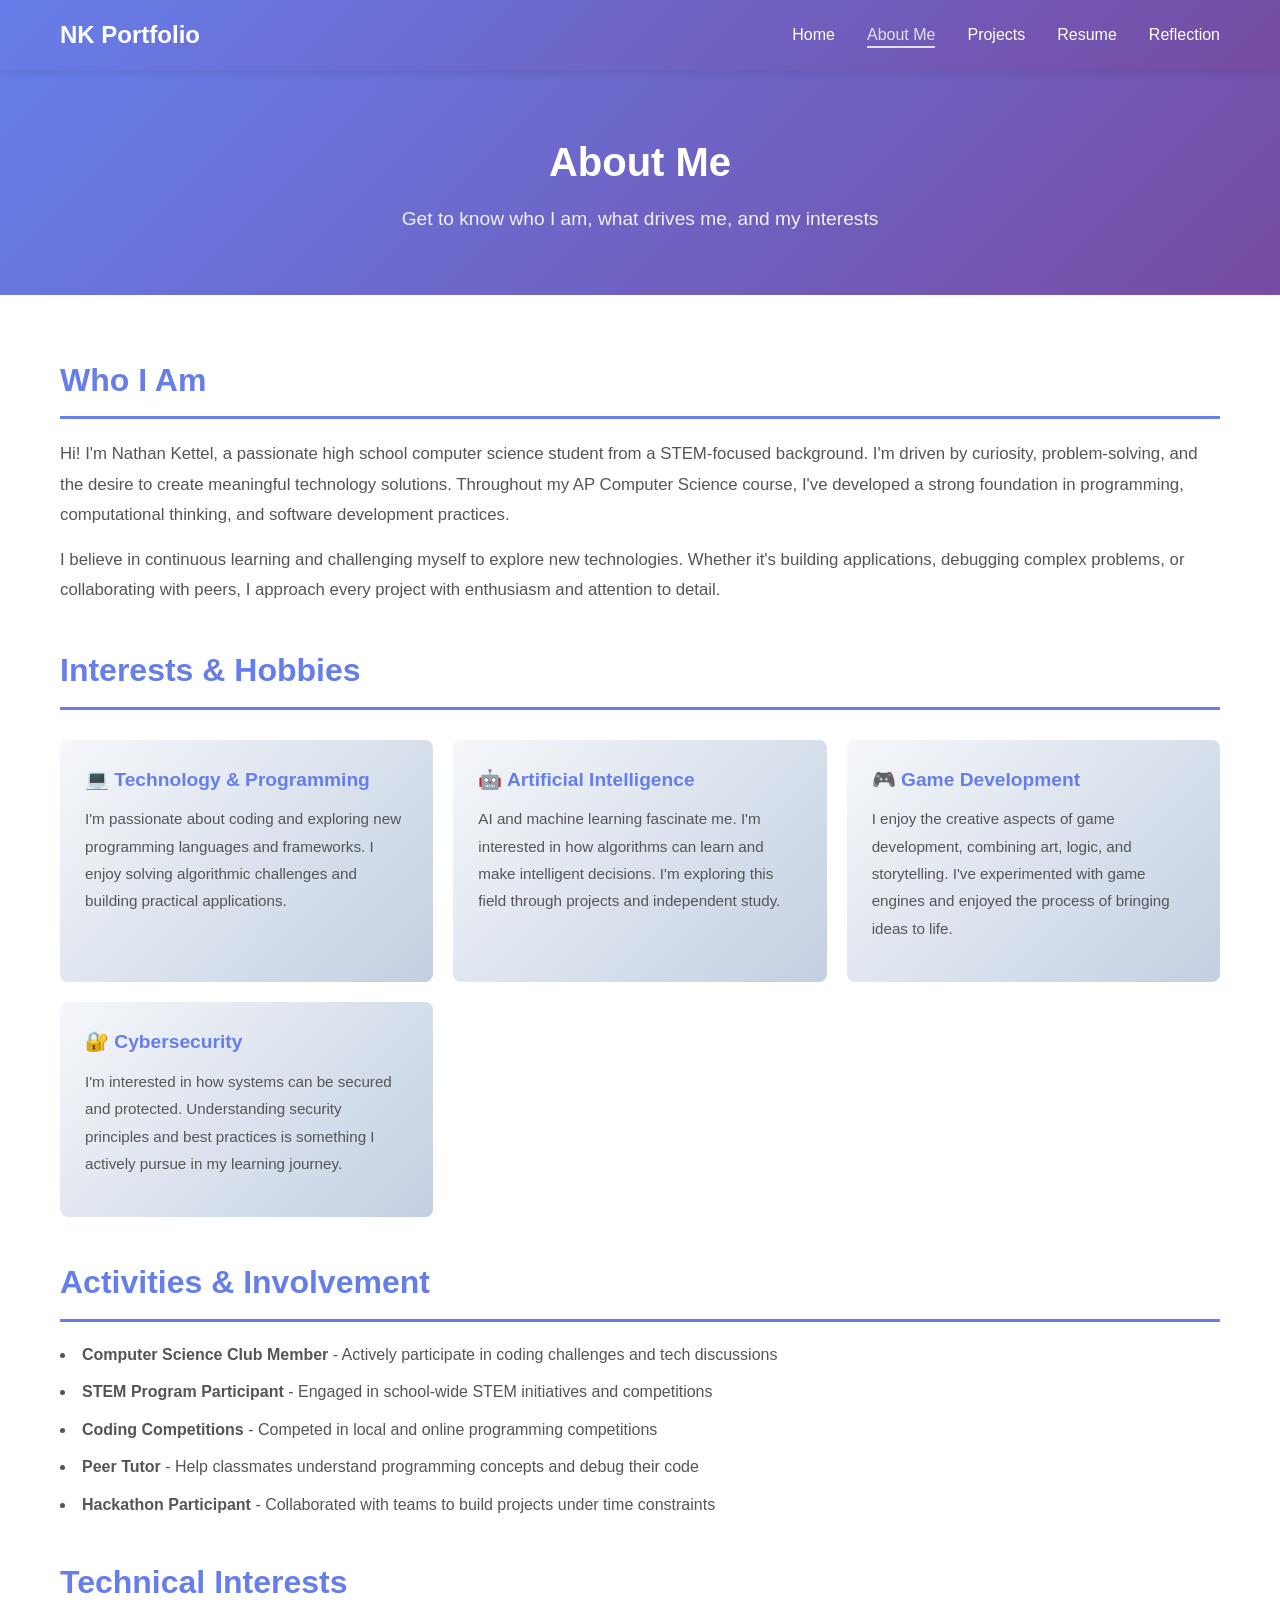
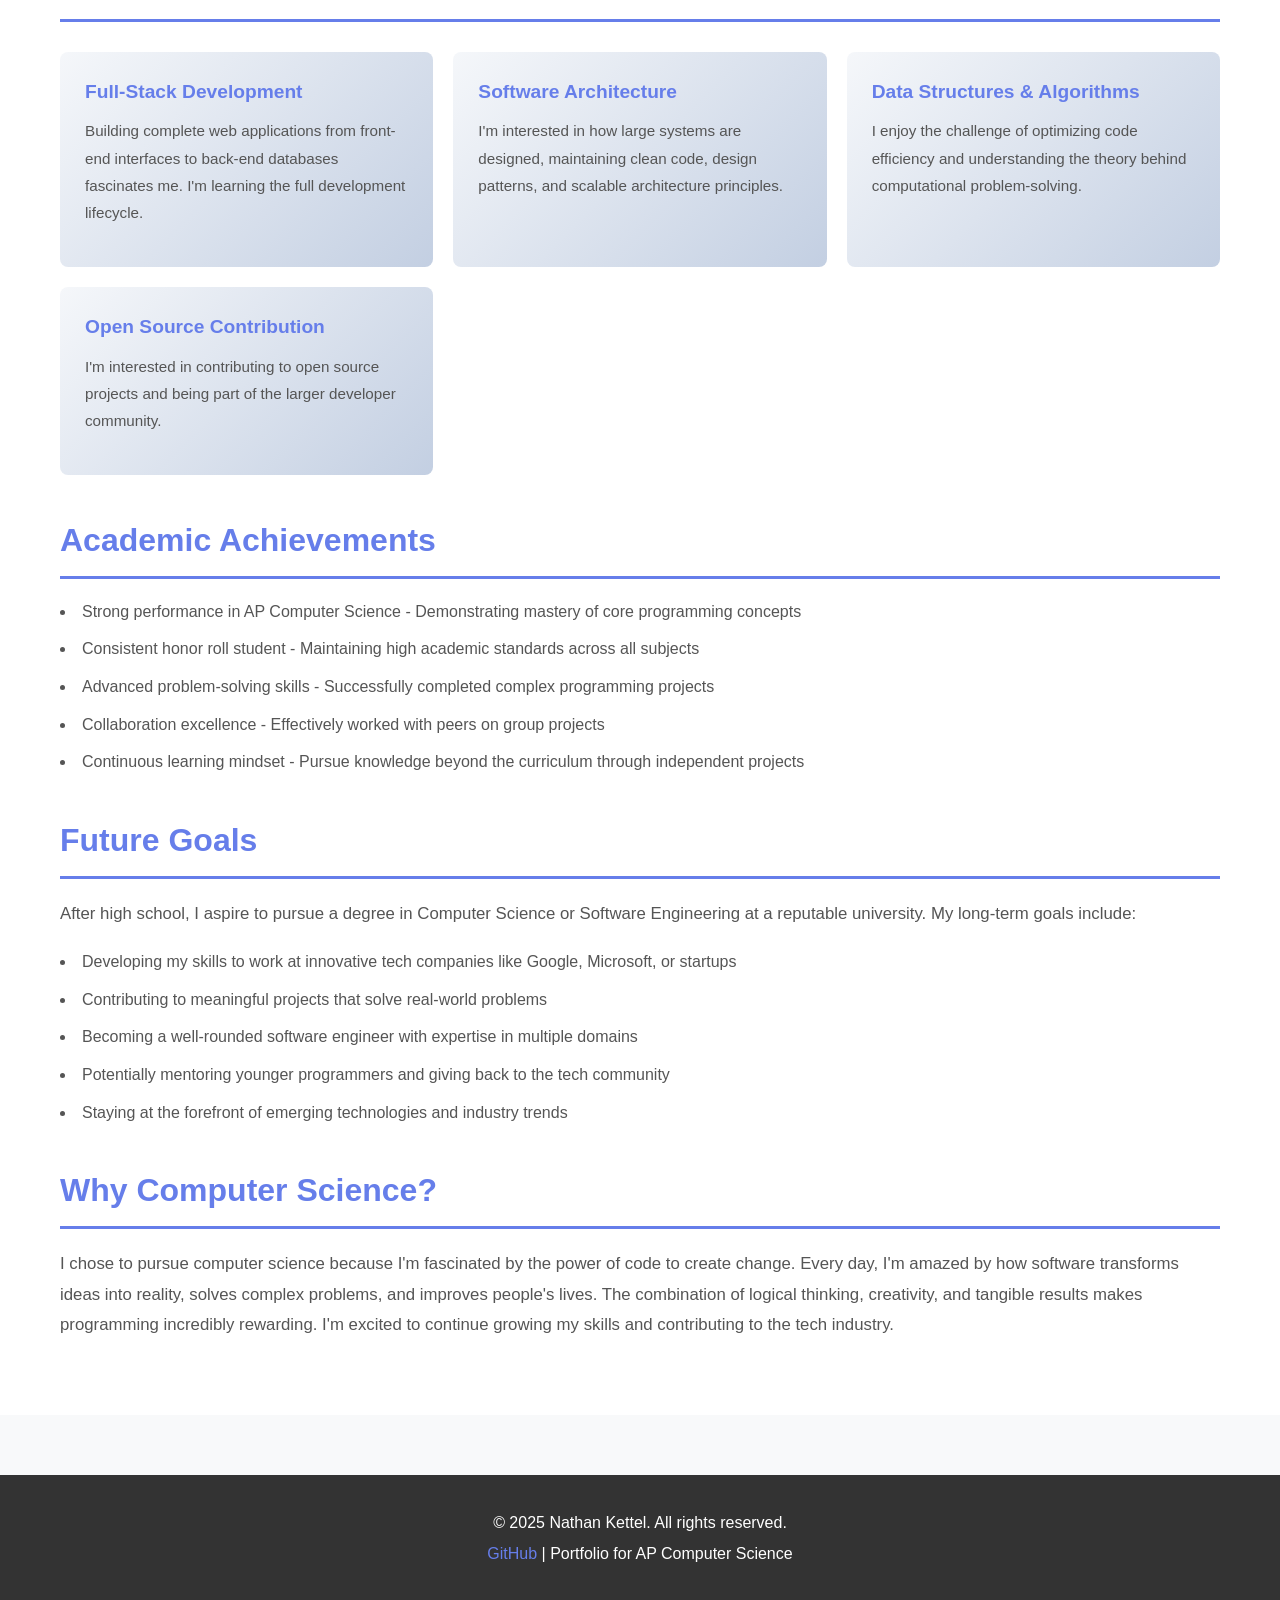
==== about.html @ b72e5ef2 "Add About Me page with correct name" ====
<!DOCTYPE html>
<html lang="en">
<head>
    <meta charset="UTF-8">
    <meta name="viewport" content="width=device-width, initial-scale=1.0">
    <title>About Me - Nathan Kettel Portfolio</title>
    <link rel="stylesheet" href="styles.css">
</head>
<body>
    <nav class="navbar">
        <div class="nav-container">
            <a href="index.html" class="nav-logo">NK Portfolio</a>
            <ul class="nav-menu">
                <li class="nav-item"><a href="index.html" class="nav-link">Home</a></li>
                <li class="nav-item"><a href="about.html" class="nav-link active">About Me</a></li>
                <li class="nav-item"><a href="projects.html" class="nav-link">Projects</a></li>
                <li class="nav-item"><a href="resume.html" class="nav-link">Resume</a></li>
                <li class="nav-item"><a href="reflection.html" class="nav-link">Reflection</a></li>
            </ul>
        </div>
    </nav>

    <section class="page-header">
        <h1>About Me</h1>
        <p>Get to know who I am, what drives me, and my interests</p>
    </section>

    <section class="about-section">
        <div class="container about-content">
            <h2>Who I Am</h2>
            <p>Hi! I'm Nathan Kettel, a passionate high school computer science student from a STEM-focused background. I'm driven by curiosity, problem-solving, and the desire to create meaningful technology solutions. Throughout my AP Computer Science course, I've developed a strong foundation in programming, computational thinking, and software development practices.</p>
            <p>I believe in continuous learning and challenging myself to explore new technologies. Whether it's building applications, debugging complex problems, or collaborating with peers, I approach every project with enthusiasm and attention to detail.</p>

            <h2>Interests & Hobbies</h2>
            <div class="interests-grid">
                <div class="interest-card">
                    <h3>💻 Technology & Programming</h3>
                    <p>I'm passionate about coding and exploring new programming languages and frameworks. I enjoy solving algorithmic challenges and building practical applications.</p>
                </div>
                <div class="interest-card">
                    <h3>🤖 Artificial Intelligence</h3>
                    <p>AI and machine learning fascinate me. I'm interested in how algorithms can learn and make intelligent decisions. I'm exploring this field through projects and independent study.</p>
                </div>
                <div class="interest-card">
                    <h3>🎮 Game Development</h3>
                    <p>I enjoy the creative aspects of game development, combining art, logic, and storytelling. I've experimented with game engines and enjoyed the process of bringing ideas to life.</p>
                </div>
                <div class="interest-card">
                    <h3>🔐 Cybersecurity</h3>
                    <p>I'm interested in how systems can be secured and protected. Understanding security principles and best practices is something I actively pursue in my learning journey.</p>
                </div>
            </div>

            <h2>Activities & Involvement</h2>
            <ul class="activity-list">
                <li><strong>Computer Science Club Member</strong> - Actively participate in coding challenges and tech discussions</li>
                <li><strong>STEM Program Participant</strong> - Engaged in school-wide STEM initiatives and competitions</li>
                <li><strong>Coding Competitions</strong> - Competed in local and online programming competitions</li>
                <li><strong>Peer Tutor</strong> - Help classmates understand programming concepts and debug their code</li>
                <li><strong>Hackathon Participant</strong> - Collaborated with teams to build projects under time constraints</li>
            </ul>

            <h2>Technical Interests</h2>
            <div class="interests-grid">
                <div class="interest-card">
                    <h3>Full-Stack Development</h3>
                    <p>Building complete web applications from front-end interfaces to back-end databases fascinates me. I'm learning the full development lifecycle.</p>
                </div>
                <div class="interest-card">
                    <h3>Software Architecture</h3>
                    <p>I'm interested in how large systems are designed, maintaining clean code, design patterns, and scalable architecture principles.</p>
                </div>
                <div class="interest-card">
                    <h3>Data Structures & Algorithms</h3>
                    <p>I enjoy the challenge of optimizing code efficiency and understanding the theory behind computational problem-solving.</p>
                </div>
                <div class="interest-card">
                    <h3>Open Source Contribution</h3>
                    <p>I'm interested in contributing to open source projects and being part of the larger developer community.</p>
                </div>
            </div>

            <h2>Academic Achievements</h2>
            <ul class="achievements-list">
                <li>Strong performance in AP Computer Science - Demonstrating mastery of core programming concepts</li>
                <li>Consistent honor roll student - Maintaining high academic standards across all subjects</li>
                <li>Advanced problem-solving skills - Successfully completed complex programming projects</li>
                <li>Collaboration excellence - Effectively worked with peers on group projects</li>
                <li>Continuous learning mindset - Pursue knowledge beyond the curriculum through independent projects</li>
            </ul>

            <h2>Future Goals</h2>
            <p>After high school, I aspire to pursue a degree in Computer Science or Software Engineering at a reputable university. My long-term goals include:</p>
            <ul class="growth-list">
                <li>Developing my skills to work at innovative tech companies like Google, Microsoft, or startups</li>
                <li>Contributing to meaningful projects that solve real-world problems</li>
                <li>Becoming a well-rounded software engineer with expertise in multiple domains</li>
                <li>Potentially mentoring younger programmers and giving back to the tech community</li>
                <li>Staying at the forefront of emerging technologies and industry trends</li>
            </ul>

            <h2>Why Computer Science?</h2>
            <p>I chose to pursue computer science because I'm fascinated by the power of code to create change. Every day, I'm amazed by how software transforms ideas into reality, solves complex problems, and improves people's lives. The combination of logical thinking, creativity, and tangible results makes programming incredibly rewarding. I'm excited to continue growing my skills and contributing to the tech industry.</p>
        </div>
    </section>

    <footer>
        <p>&copy; 2025 Nathan Kettel. All rights reserved.</p>
        <p><a href="https://github.com/nkettel" target="_blank">GitHub</a> | Portfolio for AP Computer Science</p>
    </footer>
</body>
</html>
---- styles.css ----
/* ===== GLOBAL STYLES ===== */
* {
    margin: 0;
    padding: 0;
    box-sizing: border-box;
}

body {
    font-family: 'Segoe UI', Tahoma, Geneva, Verdana, sans-serif;
    line-height: 1.6;
    color: #333;
    background-color: #f8f9fa;
}

.container {
    max-width: 1200px;
    margin: 0 auto;
    padding: 0 20px;
}

/* ===== NAVIGATION ===== */
.navbar {
    background: linear-gradient(135deg, #667eea 0%, #764ba2 100%);
    padding: 1rem 0;
    position: sticky;
    top: 0;
    z-index: 100;
    box-shadow: 0 2px 10px rgba(0, 0, 0, 0.1);
}

.nav-container {
    max-width: 1200px;
    margin: 0 auto;
    padding: 0 20px;
    display: flex;
    justify-content: space-between;
    align-items: center;
}

.nav-logo {
    color: white;
    font-size: 1.5rem;
    font-weight: bold;
    text-decoration: none;
    transition: opacity 0.3s ease;
}

.nav-logo:hover {
    opacity: 0.8;
}

.nav-menu {
    display: flex;
    list-style: none;
    gap: 2rem;
}

.nav-link {
    color: white;
    text-decoration: none;
    transition: opacity 0.3s ease;
    position: relative;
    font-weight: 500;
}

.nav-link:hover,
.nav-link.active {
    opacity: 0.8;
}

.nav-link.active::after {
    content: '';
    position: absolute;
    bottom: -5px;
    left: 0;
    width: 100%;
    height: 2px;
    background-color: white;
}

/* ===== HERO SECTION ===== */
.hero {
    background: linear-gradient(135deg, #667eea 0%, #764ba2 100%);
    color: white;
    padding: 100px 20px;
    text-align: center;
}

.hero-content h1 {
    font-size: 3rem;
    margin-bottom: 10px;
    animation: slideInDown 0.8s ease;
}

.tagline {
    font-size: 1.3rem;
    margin-bottom: 20px;
    opacity: 0.9;
}

.hero-description {
    font-size: 1.1rem;
    max-width: 700px;
    margin: 0 auto 30px;
    line-height: 1.8;
    opacity: 0.95;
}

.hero-buttons {
    display: flex;
    gap: 15px;
    justify-content: center;
    flex-wrap: wrap;
}

/* ===== BUTTONS ===== */
.btn {
    padding: 12px 30px;
    border: none;
    border-radius: 5px;
    font-size: 1rem;
    font-weight: 600;
    cursor: pointer;
    text-decoration: none;
    display: inline-block;
    transition: all 0.3s ease;
}

.btn-primary {
    background-color: white;
    color: #667eea;
}

.btn-primary:hover {
    transform: translateY(-2px);
    box-shadow: 0 10px 20px rgba(0, 0, 0, 0.2);
}

.btn-secondary {
    background-color: transparent;
    color: white;
    border: 2px solid white;
}

.btn-secondary:hover {
    background-color: white;
    color: #667eea;
    transform: translateY(-2px);
}

/* ===== PAGE HEADER ===== */
.page-header {
    background: linear-gradient(135deg, #667eea 0%, #764ba2 100%);
    color: white;
    padding: 60px 20px;
    text-align: center;
}

.page-header h1 {
    font-size: 2.5rem;
    margin-bottom: 10px;
}

.page-header p {
    font-size: 1.2rem;
    opacity: 0.9;
}

/* ===== HIGHLIGHTS SECTION ===== */
.highlights {
    padding: 80px 20px;
    background-color: white;
}

.highlights h2 {
    text-align: center;
    font-size: 2.2rem;
    margin-bottom: 50px;
    color: #333;
}

.highlights-grid {
    display: grid;
    grid-template-columns: repeat(auto-fit, minmax(250px, 1fr));
    gap: 30px;
}

.highlight-card {
    background: linear-gradient(135deg, #f5f7fa 0%, #c3cfe2 100%);
    padding: 30px;
    border-radius: 10px;
    text-align: center;
    transition: all 0.3s ease;
}

.highlight-card:hover {
    transform: translateY(-5px);
    box-shadow: 0 10px 30px rgba(0, 0, 0, 0.1);
}

.highlight-card h3 {
    font-size: 1.5rem;
    margin-bottom: 15px;
    color: #667eea;
}

.highlight-card p {
    color: #555;
}

/* ===== CTA SECTION ===== */
.cta {
    background: linear-gradient(135deg, #667eea 0%, #764ba2 100%);
    color: white;
    padding: 60px 20px;
    text-align: center;
}

.cta h2 {
    font-size: 2rem;
    margin-bottom: 20px;
}

.cta p {
    font-size: 1.1rem;
    margin-bottom: 30px;
    max-width: 600px;
    margin-left: auto;
    margin-right: auto;
}

/* ===== ABOUT SECTION ===== */
.about-section {
    padding: 60px 20px;
    background-color: white;
}

.about-content h2 {
    font-size: 2rem;
    color: #667eea;
    margin-top: 40px;
    margin-bottom: 20px;
    border-bottom: 3px solid #667eea;
    padding-bottom: 10px;
}

.about-content h2:first-child {
    margin-top: 0;
}

.about-content p {
    font-size: 1.05rem;
    line-height: 1.8;
    color: #555;
    margin-bottom: 15px;
}

.interests-grid {
    display: grid;
    grid-template-columns: repeat(auto-fit, minmax(280px, 1fr));
    gap: 20px;
    margin: 30px 0;
}

.interest-card {
    background: linear-gradient(135deg, #f5f7fa 0%, #c3cfe2 100%);
    padding: 25px;
    border-radius: 8px;
    transition: all 0.3s ease;
}

.interest-card:hover {
    transform: translateY(-3px);
    box-shadow: 0 8px 20px rgba(0, 0, 0, 0.1);
}

.interest-card h3 {
    color: #667eea;
    font-size: 1.2rem;
    margin-bottom: 10px;
}

.interest-card p {
    color: #555;
    font-size: 0.95rem;
}

.activity-list,
.achievements-list,
.growth-list {
    list-style-position: inside;
    margin: 20px 0;
}

.activity-list li,
.achievements-list li,
.growth-list li {
    margin: 12px 0;
    color: #555;
    line-height: 1.6;
}

.skills-section {
    display: grid;
    grid-template-columns: repeat(auto-fit, minmax(250px, 1fr));
    gap: 30px;
    margin: 30px 0;
}

.skill-category {
    background: #f8f9fa;
    padding: 25px;
    border-radius: 8px;
    border-left: 4px solid #667eea;
}

.skill-category h3 {
    color: #667eea;
    margin-bottom: 15px;
    font-size: 1.1rem;
}

.skill-category ul {
    list-style-position: inside;
}

.skill-category li {
    color: #555;
    margin: 8px 0;
}

/* ===== PROJECTS SECTION ===== */
.projects-section {
    padding: 60px 20px;
    background-color: white;
}

.projects-grid {
    display: grid;
    grid-template-columns: repeat(auto-fit, minmax(300px, 1fr));
    gap: 30px;
    margin: 40px 0;
}

.project-card {
    background: white;
    border: 2px solid #e0e0e0;
    border-radius: 10px;
    padding: 30px;
    transition: all 0.3s ease;
    box-shadow: 0 4px 15px rgba(0, 0, 0, 0.08);
}

.project-card:hover {
    border-color: #667eea;
    box-shadow: 0 10px 30px rgba(102, 126, 234, 0.2);
    transform: translateY(-5px);
}

.project-header {
    display: flex;
    justify-content: space-between;
    align-items: flex-start;
    gap: 15px;
    margin-bottom: 15px;
}

.project-header h2 {
    color: #667eea;
    font-size: 1.4rem;
    margin: 0;
}

.project-tag {
    background: linear-gradient(135deg, #667eea 0%, #764ba2 100%);
    color: white;
    padding: 5px 12px;
    border-radius: 20px;
    font-size: 0.85rem;
    white-space: nowrap;
}

.project-description {
    color: #555;
    font-size: 1.05rem;
    margin-bottom: 15px;
    line-height: 1.6;
}

.project-card h4 {
    color: #667eea;
    margin-top: 20px;
    margin-bottom: 10px;
    font-size: 1rem;
}

.project-card ul {
    list-style-position: inside;
    margin-bottom: 15px;
}

.project-card ul li {
    color: #555;
    margin: 8px 0;
    line-height: 1.5;
}

.project-card p {
    color: #555;
    line-height: 1.7;
    margin-bottom: 15px;
}

.project-links {
    display: flex;
    gap: 10px;
    margin-top: 20px;
    flex-wrap: wrap;
}

.project-link {
    display: inline-block;
    background: linear-gradient(135deg, #667eea 0%, #764ba2 100%);
    color: white;
    padding: 10px 20px;
    border-radius: 5px;
    text-decoration: none;
    transition: all 0.3s ease;
    font-size: 0.95rem;
}

.project-link:hover {
    transform: translateY(-2px);
    box-shadow: 0 5px 15px rgba(102, 126, 234, 0.3);
}

.project-summary {
    background: linear-gradient(135deg, #f5f7fa 0%, #c3cfe2 100%);
    padding: 60px 20px;
    margin-top: 40px;
}

.project-summary h2 {
    text-align: center;
    color: #667eea;
    margin-bottom: 30px;
    font-size: 2rem;
}

.project-summary p {
    text-align: center;
    margin-bottom: 20px;
    color: #555;
    font-size: 1.1rem;
}

.project-summary .growth-list {
    max-width: 700px;
    margin: 20px auto;
}

/* ===== RESUME SECTION ===== */
.resume-section {
    padding: 60px 20px;
    background-color: white;
}

.resume-content {
    max-width: 900px;
}

.resume-block {
    margin-bottom: 40px;
    padding-bottom: 30px;
    border-bottom: 2px solid #e0e0e0;
}

.resume-block:last-child {
    border-bottom: none;
}

.resume-block h2 {
    color: #667eea;
    font-size: 1.8rem;
    margin-bottom: 20px;
    border-left: 4px solid #667eea;
    padding-left: 15px;
}

.resume-item {
    margin-bottom: 25px;
}

.resume-item h3 {
    color: #333;
    font-size: 1.2rem;
    margin-bottom: 8px;
}

.resume-item p {
    color: #555;
    line-height: 1.7;
    margin-bottom: 10px;
}

.coursework {
    background: #f8f9fa;
    padding: 15px 20px;
    border-radius: 5px;
    margin-top: 10px;
}

.coursework h4 {
    color: #667eea;
    margin-bottom: 10px;
}

.coursework ul {
    list-style-position: inside;
}

.coursework li {
    color: #555;
    margin: 5px 0;
}

.skills-grid {
    display: grid;
    grid-template-columns: repeat(auto-fit, minmax(220px, 1fr));
    gap: 20px;
    margin: 20px 0;
}

.skill-group {
    background: #f8f9fa;
    padding: 20px;
    border-radius: 8px;
    border-top: 3px solid #667eea;
}

.skill-group h3 {
    color: #667eea;
    font-size: 1.1rem;
    margin-bottom: 12px;
}

.skill-group ul {
    list-style-position: inside;
}

.skill-group li {
    color: #555;
    margin: 6px 0;
    font-size: 0.95rem;
}

.resume-footer {
    background: linear-gradient(135deg, #f5f7fa 0%, #c3cfe2 100%);
    padding: 25px;
    border-radius: 8px;
    text-align: center;
    color: #555;
    line-height: 1.7;
    margin-top: 30px;
}

/* ===== REFLECTION SECTION ===== */
.reflection-section {
    padding: 60px 20px;
    background-color: white;
}

.reflection-content {
    max-width: 900px;
    margin: 0 auto;
}

.reflection-content h2 {
    color: #667eea;
    font-size: 2rem;
    margin: 40px 0 20px 0;
}

.reflection-content h2:first-child {
    margin-top: 0;
}

.reflection-content h3 {
    color: #667eea;
    font-size: 1.4rem;
    margin: 30px 0 15px 0;
}

.reflection-content p {
    color: #555;
    line-height: 1.9;
    font-size: 1.05rem;
    margin-bottom: 15px;
    text-align: justify;
}

.reflection-list {
    list-style-position: inside;
    margin: 20px 0;
}

.reflection-list li {
    color: #555;
    margin: 12px 0;
    line-height: 1.7;
}

.reflection-content em {
    color: #667eea;
    font-weight: 600;
}

/* ===== FOOTER ===== */
footer {
    background: #333;
    color: white;
    text-align: center;
    padding: 30px 20px;
    margin-top: 60px;
}

footer p {
    margin: 5px 0;
}

footer a {
    color: #667eea;
    text-decoration: none;
    transition: color 0.3s ease;
}

footer a:hover {
    color: #764ba2;
    text-decoration: underline;
}

/* ===== ANIMATIONS ===== */
@keyframes slideInDown {
    from {
        opacity: 0;
        transform: translateY(-30px);
    }
    to {
        opacity: 1;
        transform: translateY(0);
    }
}

/* ===== RESPONSIVE DESIGN ===== */
@media (max-width: 768px) {
    .nav-menu {
        gap: 1rem;
    }

    .hero-content h1 {
        font-size: 2rem;
    }

    .page-header h1 {
        font-size: 1.8rem;
    }

    .hero-buttons {
        flex-direction: column;
        align-items: center;
    }

    .btn {
        width: 100%;
        max-width: 300px;
    }

    .projects-grid,
    .highlights-grid,
    .interests-grid {
        grid-template-columns: 1fr;
    }

    .skill-category,
    .skill-group {
        grid-column: 1 / -1;
    }

    .project-header {
        flex-direction: column;
    }

    .project-tag {
        width: fit-content;
    }

    .reflection-content p {
        text-align: left;
    }
}

@media (max-width: 480px) {
    .nav-menu {
        flex-wrap: wrap;
        gap: 0.5rem;
    }

    .nav-link {
        font-size: 0.9rem;
    }

    .hero-content h1 {
        font-size: 1.5rem;
    }

    .tagline {
        font-size: 1rem;
    }

    .hero-description {
        font-size: 0.95rem;
    }

    .highlights h2 {
        font-size: 1.8rem;
    }

    .highlight-card h3 {
        font-size: 1.2rem;
    }

    .page-header h1 {
        font-size: 1.5rem;
    }

    .page-header p {
        font-size: 1rem;
    }

    .resume-block h2,
    .reflection-content h2 {
        font-size: 1.5rem;
    }

    .project-card {
        padding: 20px;
    }

    .cta h2 {
        font-size: 1.5rem;
    }
}

/* ===== ACCESSIBILITY ===== */
@media (prefers-reduced-motion: reduce) {
    * {
        animation-duration: 0.01ms !important;
        animation-iteration-count: 1 !important;
        transition-duration: 0.01ms !important;
    }
}
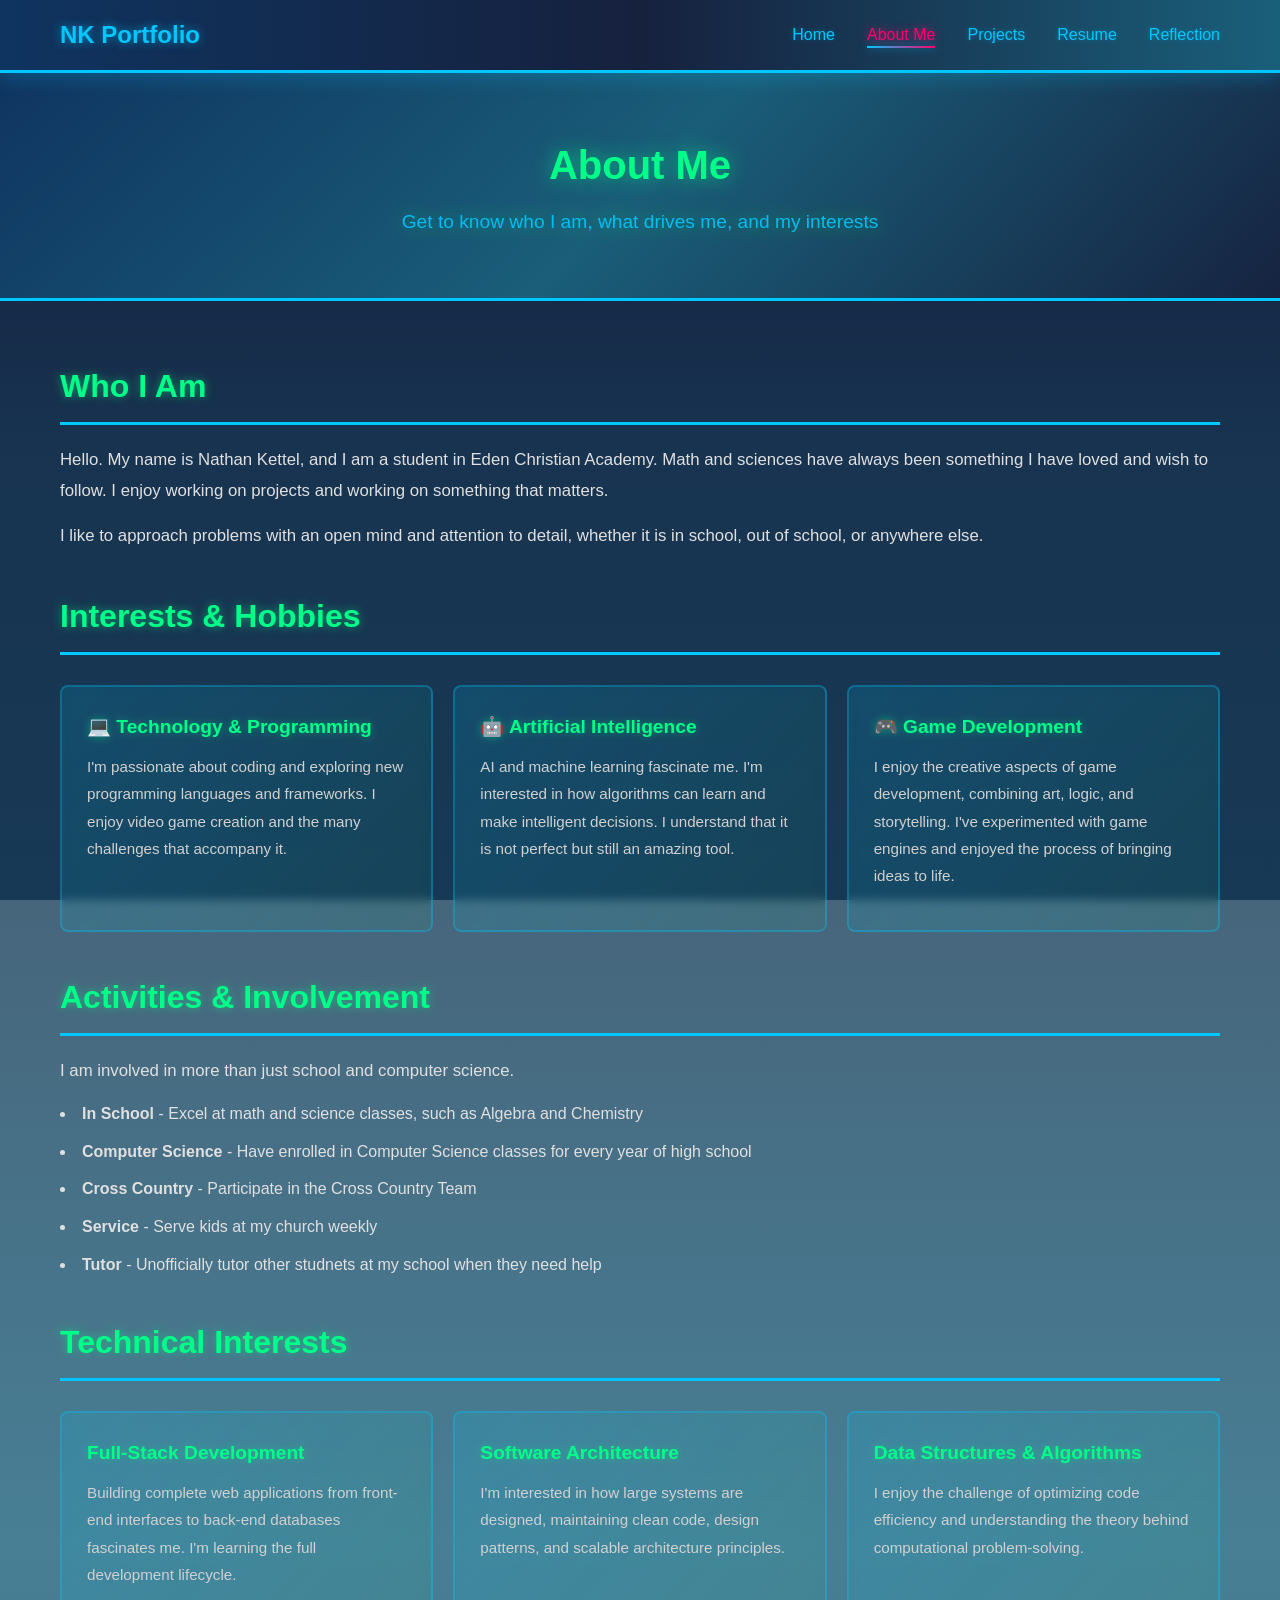
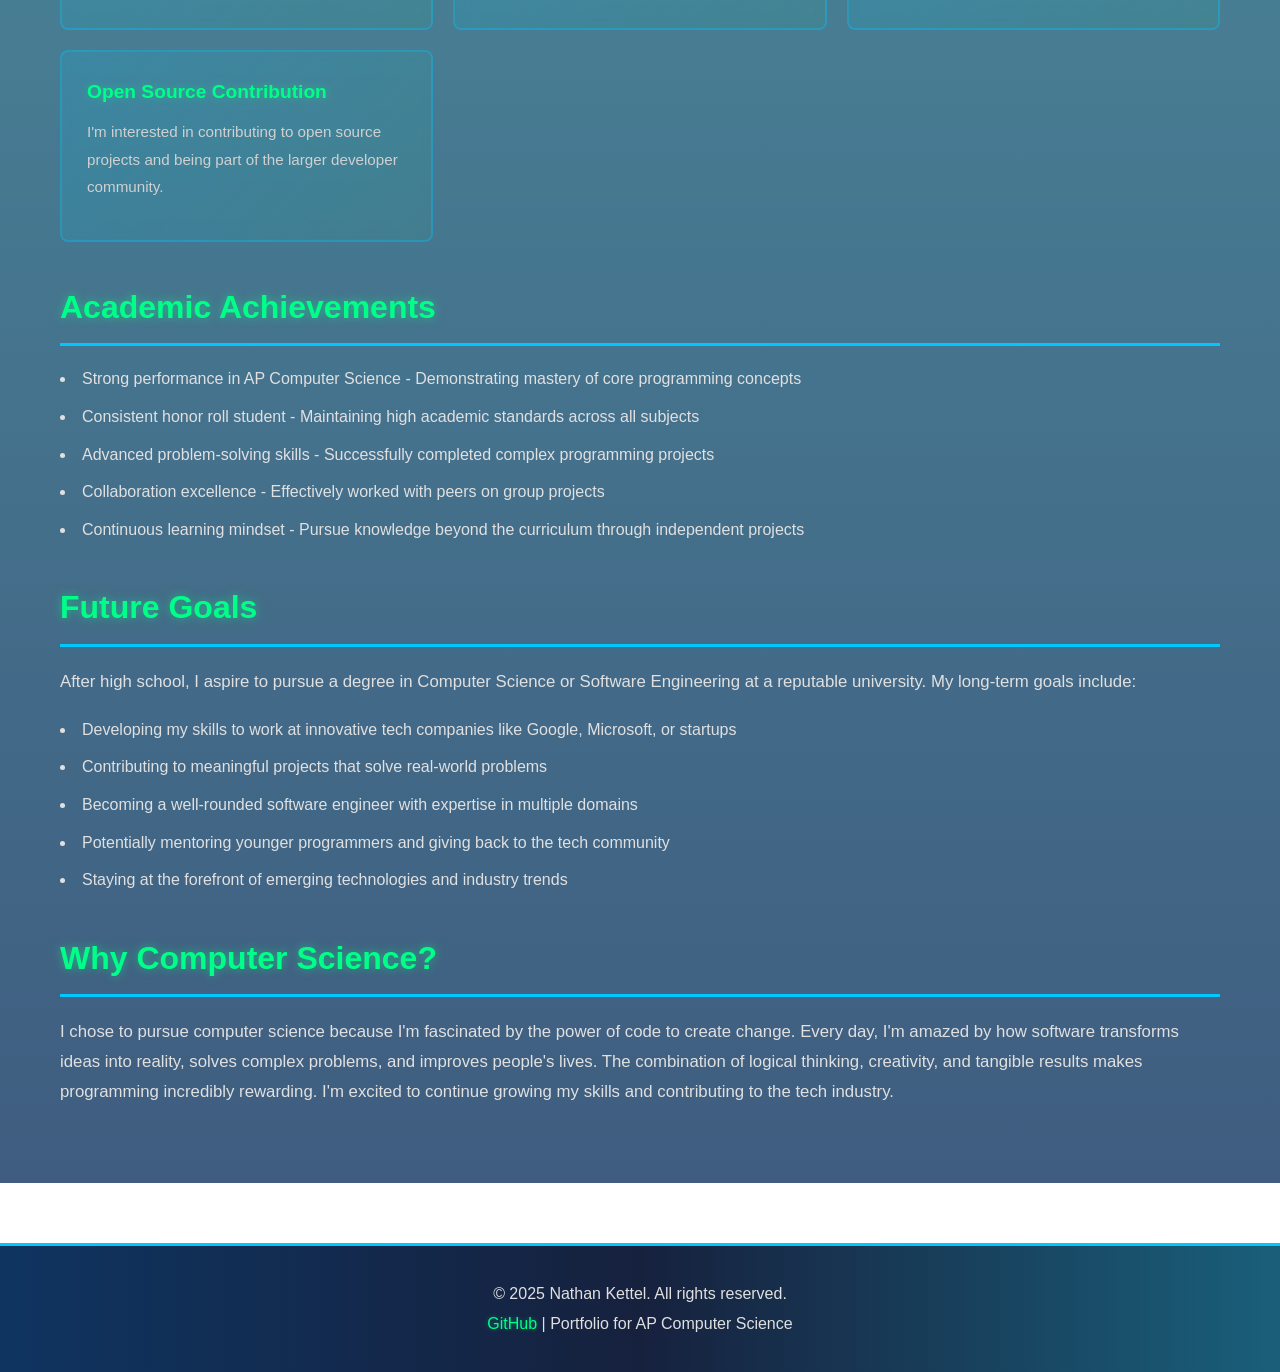
==== commit 30558e19: "Update about.html" ====
--- a/about.html
+++ b/about.html
@@ -28,36 +28,33 @@
     <section class="about-section">
         <div class="container about-content">
             <h2>Who I Am</h2>
-            <p>Hi! I'm Nathan Kettel, a passionate high school computer science student from a STEM-focused background. I'm driven by curiosity, problem-solving, and the desire to create meaningful technology solutions. Throughout my AP Computer Science course, I've developed a strong foundation in programming, computational thinking, and software development practices.</p>
-            <p>I believe in continuous learning and challenging myself to explore new technologies. Whether it's building applications, debugging complex problems, or collaborating with peers, I approach every project with enthusiasm and attention to detail.</p>
+            <p>Hello. My name is Nathan Kettel, and I am a student in Eden Christian Academy. Math and sciences have always been something I have loved and wish to follow. I enjoy working on projects and working on something that matters.</p>
+            <p>I like to approach problems with an open mind and attention to detail, whether it is in school, out of school, or anywhere else.</p>
 
             <h2>Interests & Hobbies</h2>
             <div class="interests-grid">
                 <div class="interest-card">
                     <h3>💻 Technology & Programming</h3>
-                    <p>I'm passionate about coding and exploring new programming languages and frameworks. I enjoy solving algorithmic challenges and building practical applications.</p>
+                    <p>I'm passionate about coding and exploring new programming languages and frameworks. I enjoy video game creation and the many challenges that accompany it.</p>
                 </div>
                 <div class="interest-card">
                     <h3>🤖 Artificial Intelligence</h3>
-                    <p>AI and machine learning fascinate me. I'm interested in how algorithms can learn and make intelligent decisions. I'm exploring this field through projects and independent study.</p>
+                    <p>AI and machine learning fascinate me. I'm interested in how algorithms can learn and make intelligent decisions. I understand that it is not perfect but still an amazing tool.</p>
                 </div>
                 <div class="interest-card">
                     <h3>🎮 Game Development</h3>
                     <p>I enjoy the creative aspects of game development, combining art, logic, and storytelling. I've experimented with game engines and enjoyed the process of bringing ideas to life.</p>
                 </div>
-                <div class="interest-card">
-                    <h3>🔐 Cybersecurity</h3>
-                    <p>I'm interested in how systems can be secured and protected. Understanding security principles and best practices is something I actively pursue in my learning journey.</p>
-                </div>
             </div>
 
             <h2>Activities & Involvement</h2>
             <ul class="activity-list">
-                <li><strong>Computer Science Club Member</strong> - Actively participate in coding challenges and tech discussions</li>
-                <li><strong>STEM Program Participant</strong> - Engaged in school-wide STEM initiatives and competitions</li>
-                <li><strong>Coding Competitions</strong> - Competed in local and online programming competitions</li>
-                <li><strong>Peer Tutor</strong> - Help classmates understand programming concepts and debug their code</li>
-                <li><strong>Hackathon Participant</strong> - Collaborated with teams to build projects under time constraints</li>
+                <p>I am involved in more than just school and computer science.</p>
+                <li><strong>In School</strong> - Excel at math and science classes, such as Algebra and Chemistry</li>
+                <li><strong>Computer Science</strong> - Have enrolled in Computer Science classes for every year of high school</li>
+                <li><strong>Cross Country</strong> - Participate in the Cross Country Team</li>
+                <li><strong>Service</strong> - Serve kids at my church weekly</li>
+                <li><strong>Tutor</strong> - Unofficially tutor other studnets at my school when they need help</li>
             </ul>
 
             <h2>Technical Interests</h2>
--- a/styles.css
+++ b/styles.css
@@ -8,8 +8,10 @@
 body {
     font-family: 'Segoe UI', Tahoma, Geneva, Verdana, sans-serif;
     line-height: 1.6;
-    color: #333;
-    background-color: #f8f9fa;
+    color: #e0e0e0;
+    background: linear-gradient(180deg, #0f3460 0%, #1a5f7a 50%, #16213e 100%);
+    background-attachment: fixed;
+    min-height: 100vh;
 }
 
 .container {
@@ -20,12 +22,13 @@
 
 /* ===== NAVIGATION ===== */
 .navbar {
-    background: linear-gradient(135deg, #667eea 0%, #764ba2 100%);
+    background: linear-gradient(90deg, #0f3460 0%, #16213e 50%, #1a5f7a 100%);
     padding: 1rem 0;
     position: sticky;
     top: 0;
     z-index: 100;
-    box-shadow: 0 2px 10px rgba(0, 0, 0, 0.1);
+    box-shadow: 0 2px 20px rgba(0, 200, 255, 0.3);
+    border-bottom: 3px solid #00c8ff;
 }
 
 .nav-container {
@@ -38,15 +41,17 @@
 }
 
 .nav-logo {
-    color: white;
+    color: #00c8ff;
     font-size: 1.5rem;
     font-weight: bold;
     text-decoration: none;
-    transition: opacity 0.3s ease;
+    transition: all 0.3s ease;
+    text-shadow: 0 0 10px rgba(0, 200, 255, 0.6);
 }
 
 .nav-logo:hover {
-    opacity: 0.8;
+    color: #ff006e;
+    text-shadow: 0 0 15px rgba(255, 0, 110, 0.8);
 }
 
 .nav-menu {
@@ -56,16 +61,18 @@
 }
 
 .nav-link {
-    color: white;
+    color: #00c8ff;
     text-decoration: none;
-    transition: opacity 0.3s ease;
+    transition: all 0.3s ease;
     position: relative;
     font-weight: 500;
+    text-shadow: 0 0 5px rgba(0, 200, 255, 0.4);
 }
 
 .nav-link:hover,
 .nav-link.active {
-    opacity: 0.8;
+    color: #ff006e;
+    text-shadow: 0 0 10px rgba(255, 0, 110, 0.8);
 }
 
 .nav-link.active::after {
@@ -75,27 +82,51 @@
     left: 0;
     width: 100%;
     height: 2px;
-    background-color: white;
+    background: linear-gradient(90deg, #00c8ff, #ff006e);
+    box-shadow: 0 0 10px rgba(0, 200, 255, 0.6);
 }
 
 /* ===== HERO SECTION ===== */
 .hero {
-    background: linear-gradient(135deg, #667eea 0%, #764ba2 100%);
+    background: linear-gradient(135deg, rgba(15, 52, 96, 0.9) 0%, rgba(26, 95, 122, 0.9) 50%, rgba(22, 33, 62, 0.9) 100%),
+                url('data:image/svg+xml,<svg xmlns="http://www.w3.org/2000/svg" viewBox="0 0 1200 600"><defs><pattern id="mountains" x="0" y="0" width="400" height="300" patternUnits="userSpaceOnU[...]')
     color: white;
     padding: 100px 20px;
     text-align: center;
+    position: relative;
+    overflow: hidden;
+}
+
+.hero::before {
+    content: '';
+    position: absolute;
+    top: 0;
+    left: 0;
+    right: 0;
+    bottom: 0;
+    background: radial-gradient(ellipse at 50% 0%, rgba(0, 200, 255, 0.1) 0%, transparent 70%);
+    pointer-events: none;
+}
+
+.hero-content {
+    position: relative;
+    z-index: 1;
 }
 
 .hero-content h1 {
     font-size: 3rem;
     margin-bottom: 10px;
     animation: slideInDown 0.8s ease;
+    color: #00ff88;
+    text-shadow: 0 0 20px rgba(0, 255, 136, 0.8), 0 0 40px rgba(0, 200, 255, 0.4);
 }
 
 .tagline {
     font-size: 1.3rem;
     margin-bottom: 20px;
     opacity: 0.9;
+    color: #00c8ff;
+    text-shadow: 0 0 10px rgba(0, 200, 255, 0.6);
 }
 
 .hero-description {
@@ -104,6 +135,7 @@
     margin: 0 auto 30px;
     line-height: 1.8;
     opacity: 0.95;
+    color: #e0e0e0;
 }
 
 .hero-buttons {
@@ -127,33 +159,40 @@
 }
 
 .btn-primary {
-    background-color: white;
-    color: #667eea;
+    background: linear-gradient(135deg, #00ff88 0%, #00c8ff 100%);
+    color: #0f3460;
+    box-shadow: 0 0 15px rgba(0, 255, 136, 0.4);
 }
 
 .btn-primary:hover {
     transform: translateY(-2px);
-    box-shadow: 0 10px 20px rgba(0, 0, 0, 0.2);
+    box-shadow: 0 10px 30px rgba(0, 255, 136, 0.6);
+    background: linear-gradient(135deg, #00ff88 0%, #ff006e 100%);
 }
 
 .btn-secondary {
     background-color: transparent;
-    color: white;
-    border: 2px solid white;
+    color: #00ff88;
+    border: 2px solid #00ff88;
+    box-shadow: 0 0 10px rgba(0, 255, 136, 0.3);
 }
 
 .btn-secondary:hover {
-    background-color: white;
-    color: #667eea;
+    background: rgba(0, 255, 136, 0.1);
+    box-shadow: 0 0 20px rgba(0, 255, 136, 0.6);
     transform: translateY(-2px);
+    border-color: #ff006e;
+    color: #ff006e;
 }
 
 /* ===== PAGE HEADER ===== */
 .page-header {
-    background: linear-gradient(135deg, #667eea 0%, #764ba2 100%);
-    color: white;
+    background: linear-gradient(135deg, rgba(15, 52, 96, 0.95) 0%, rgba(26, 95, 122, 0.95) 50%, rgba(22, 33, 62, 0.95) 100%);
+    color: #00ff88;
     padding: 60px 20px;
     text-align: center;
+    text-shadow: 0 0 20px rgba(0, 255, 136, 0.6);
+    border-bottom: 3px solid #00c8ff;
 }
 
 .page-header h1 {
@@ -164,19 +203,21 @@
 .page-header p {
     font-size: 1.2rem;
     opacity: 0.9;
+    color: #00c8ff;
 }
 
 /* ===== HIGHLIGHTS SECTION ===== */
 .highlights {
     padding: 80px 20px;
-    background-color: white;
+    background: linear-gradient(180deg, rgba(22, 33, 62, 0.8) 0%, rgba(26, 95, 122, 0.8) 50%, rgba(15, 52, 96, 0.8) 100%);
 }
 
 .highlights h2 {
     text-align: center;
     font-size: 2.2rem;
     margin-bottom: 50px;
-    color: #333;
+    color: #00ff88;
+    text-shadow: 0 0 15px rgba(0, 255, 136, 0.6);
 }
 
 .highlights-grid {
@@ -185,40 +226,55 @@
     gap: 30px;
 }
 
+.highlight-card-link {
+    text-decoration: none;
+    transition: all 0.3s ease;
+}
+
 .highlight-card {
-    background: linear-gradient(135deg, #f5f7fa 0%, #c3cfe2 100%);
+    background: linear-gradient(135deg, rgba(0, 200, 255, 0.1) 0%, rgba(0, 255, 136, 0.05) 100%);
     padding: 30px;
     border-radius: 10px;
     text-align: center;
     transition: all 0.3s ease;
-}
-
-.highlight-card:hover {
+    border: 2px solid rgba(0, 200, 255, 0.3);
+    backdrop-filter: blur(10px);
+    height: 100%;
+}
+
+.highlight-card-link:hover .highlight-card {
     transform: translateY(-5px);
-    box-shadow: 0 10px 30px rgba(0, 0, 0, 0.1);
+    border-color: #ff006e;
+    box-shadow: 0 10px 30px rgba(255, 0, 110, 0.4), 0 0 20px rgba(0, 200, 255, 0.2);
+    background: linear-gradient(135deg, rgba(255, 0, 110, 0.1) 0%, rgba(0, 255, 136, 0.1) 100%);
 }
 
 .highlight-card h3 {
     font-size: 1.5rem;
     margin-bottom: 15px;
-    color: #667eea;
+    color: #00ff88;
+    text-shadow: 0 0 10px rgba(0, 255, 136, 0.5);
 }
 
 .highlight-card p {
-    color: #555;
+    color: #e0e0e0;
 }
 
 /* ===== CTA SECTION ===== */
 .cta {
-    background: linear-gradient(135deg, #667eea 0%, #764ba2 100%);
+    background: linear-gradient(135deg, rgba(15, 52, 96, 0.95) 0%, rgba(26, 95, 122, 0.95) 100%);
     color: white;
     padding: 60px 20px;
     text-align: center;
+    border-top: 3px solid #00c8ff;
+    border-bottom: 3px solid #ff006e;
 }
 
 .cta h2 {
     font-size: 2rem;
     margin-bottom: 20px;
+    color: #00ff88;
+    text-shadow: 0 0 15px rgba(0, 255, 136, 0.6);
 }
 
 .cta p {
@@ -227,21 +283,23 @@
     max-width: 600px;
     margin-left: auto;
     margin-right: auto;
+    color: #e0e0e0;
 }
 
 /* ===== ABOUT SECTION ===== */
 .about-section {
     padding: 60px 20px;
-    background-color: white;
+    background: linear-gradient(180deg, rgba(22, 33, 62, 0.8) 0%, rgba(26, 95, 122, 0.8) 50%, rgba(15, 52, 96, 0.8) 100%);
 }
 
 .about-content h2 {
     font-size: 2rem;
-    color: #667eea;
+    color: #00ff88;
     margin-top: 40px;
     margin-bottom: 20px;
-    border-bottom: 3px solid #667eea;
+    border-bottom: 3px solid #00c8ff;
     padding-bottom: 10px;
+    text-shadow: 0 0 10px rgba(0, 255, 136, 0.5);
 }
 
 .about-content h2:first-child {
@@ -251,7 +309,7 @@
 .about-content p {
     font-size: 1.05rem;
     line-height: 1.8;
-    color: #555;
+    color: #e0e0e0;
     margin-bottom: 15px;
 }
 
@@ -263,25 +321,30 @@
 }
 
 .interest-card {
-    background: linear-gradient(135deg, #f5f7fa 0%, #c3cfe2 100%);
+    background: linear-gradient(135deg, rgba(0, 200, 255, 0.15) 0%, rgba(0, 255, 136, 0.05) 100%);
     padding: 25px;
     border-radius: 8px;
     transition: all 0.3s ease;
+    border: 2px solid rgba(0, 200, 255, 0.3);
+    backdrop-filter: blur(5px);
 }
 
 .interest-card:hover {
     transform: translateY(-3px);
-    box-shadow: 0 8px 20px rgba(0, 0, 0, 0.1);
+    border-color: #ff006e;
+    box-shadow: 0 8px 20px rgba(255, 0, 110, 0.3), 0 0 15px rgba(0, 200, 255, 0.2);
+    background: linear-gradient(135deg, rgba(255, 0, 110, 0.1) 0%, rgba(0, 255, 136, 0.1) 100%);
 }
 
 .interest-card h3 {
-    color: #667eea;
+    color: #00ff88;
     font-size: 1.2rem;
     margin-bottom: 10px;
+    text-shadow: 0 0 8px rgba(0, 255, 136, 0.4);
 }
 
 .interest-card p {
-    color: #555;
+    color: #d0d0d0;
     font-size: 0.95rem;
 }
 
@@ -296,7 +359,7 @@
 .achievements-list li,
 .growth-list li {
     margin: 12px 0;
-    color: #555;
+    color: #e0e0e0;
     line-height: 1.6;
 }
 
@@ -308,16 +371,18 @@
 }
 
 .skill-category {
-    background: #f8f9fa;
+    background: linear-gradient(135deg, rgba(0, 200, 255, 0.1) 0%, rgba(0, 255, 136, 0.05) 100%);
     padding: 25px;
     border-radius: 8px;
-    border-left: 4px solid #667eea;
+    border-left: 4px solid #00ff88;
+    border: 2px solid rgba(0, 200, 255, 0.3);
 }
 
 .skill-category h3 {
-    color: #667eea;
+    color: #00ff88;
     margin-bottom: 15px;
     font-size: 1.1rem;
+    text-shadow: 0 0 8px rgba(0, 255, 136, 0.4);
 }
 
 .skill-category ul {
@@ -325,14 +390,14 @@
 }
 
 .skill-category li {
-    color: #555;
+    color: #e0e0e0;
     margin: 8px 0;
 }
 
 /* ===== PROJECTS SECTION ===== */
 .projects-section {
     padding: 60px 20px;
-    background-color: white;
+    background: linear-gradient(180deg, rgba(22, 33, 62, 0.8) 0%, rgba(26, 95, 122, 0.8) 50%, rgba(15, 52, 96, 0.8) 100%);
 }
 
 .projects-grid {
@@ -343,18 +408,20 @@
 }
 
 .project-card {
-    background: white;
-    border: 2px solid #e0e0e0;
+    background: linear-gradient(135deg, rgba(0, 200, 255, 0.1) 0%, rgba(0, 255, 136, 0.05) 100%);
+    border: 2px solid rgba(0, 200, 255, 0.4);
     border-radius: 10px;
     padding: 30px;
     transition: all 0.3s ease;
-    box-shadow: 0 4px 15px rgba(0, 0, 0, 0.08);
+    box-shadow: 0 4px 20px rgba(0, 200, 255, 0.2);
+    backdrop-filter: blur(5px);
 }
 
 .project-card:hover {
-    border-color: #667eea;
-    box-shadow: 0 10px 30px rgba(102, 126, 234, 0.2);
+    border-color: #ff006e;
+    box-shadow: 0 10px 40px rgba(255, 0, 110, 0.3), 0 0 20px rgba(0, 200, 255, 0.3);
     transform: translateY(-5px);
+    background: linear-gradient(135deg, rgba(255, 0, 110, 0.1) 0%, rgba(0, 255, 136, 0.1) 100%);
 }
 
 .project-header {
@@ -366,32 +433,36 @@
 }
 
 .project-header h2 {
-    color: #667eea;
+    color: #00ff88;
     font-size: 1.4rem;
     margin: 0;
+    text-shadow: 0 0 10px rgba(0, 255, 136, 0.5);
 }
 
 .project-tag {
-    background: linear-gradient(135deg, #667eea 0%, #764ba2 100%);
-    color: white;
+    background: linear-gradient(135deg, #00c8ff 0%, #00ff88 100%);
+    color: #0f3460;
     padding: 5px 12px;
     border-radius: 20px;
     font-size: 0.85rem;
     white-space: nowrap;
+    font-weight: 600;
+    box-shadow: 0 0 10px rgba(0, 200, 255, 0.5);
 }
 
 .project-description {
-    color: #555;
+    color: #e0e0e0;
     font-size: 1.05rem;
     margin-bottom: 15px;
     line-height: 1.6;
 }
 
 .project-card h4 {
-    color: #667eea;
+    color: #00ff88;
     margin-top: 20px;
     margin-bottom: 10px;
     font-size: 1rem;
+    text-shadow: 0 0 8px rgba(0, 255, 136, 0.4);
 }
 
 .project-card ul {
@@ -400,13 +471,13 @@
 }
 
 .project-card ul li {
-    color: #555;
+    color: #d0d0d0;
     margin: 8px 0;
     line-height: 1.5;
 }
 
 .project-card p {
-    color: #555;
+    color: #d0d0d0;
     line-height: 1.7;
     margin-bottom: 15px;
 }
@@ -420,37 +491,44 @@
 
 .project-link {
     display: inline-block;
-    background: linear-gradient(135deg, #667eea 0%, #764ba2 100%);
-    color: white;
+    background: linear-gradient(135deg, #00c8ff 0%, #00ff88 100%);
+    color: #0f3460;
     padding: 10px 20px;
     border-radius: 5px;
     text-decoration: none;
     transition: all 0.3s ease;
     font-size: 0.95rem;
+    font-weight: 600;
+    box-shadow: 0 0 10px rgba(0, 200, 255, 0.4);
 }
 
 .project-link:hover {
     transform: translateY(-2px);
-    box-shadow: 0 5px 15px rgba(102, 126, 234, 0.3);
+    box-shadow: 0 5px 20px rgba(0, 200, 255, 0.6), 0 0 15px rgba(0, 255, 136, 0.4);
+    background: linear-gradient(135deg, #ff006e 0%, #00ff88 100%);
 }
 
 .project-summary {
-    background: linear-gradient(135deg, #f5f7fa 0%, #c3cfe2 100%);
+    background: linear-gradient(135deg, rgba(0, 200, 255, 0.15) 0%, rgba(0, 255, 136, 0.05) 100%);
     padding: 60px 20px;
     margin-top: 40px;
+    border: 2px solid rgba(0, 200, 255, 0.3);
+    border-radius: 10px;
+    backdrop-filter: blur(10px);
 }
 
 .project-summary h2 {
     text-align: center;
-    color: #667eea;
+    color: #00ff88;
     margin-bottom: 30px;
     font-size: 2rem;
+    text-shadow: 0 0 15px rgba(0, 255, 136, 0.6);
 }
 
 .project-summary p {
     text-align: center;
     margin-bottom: 20px;
-    color: #555;
+    color: #e0e0e0;
     font-size: 1.1rem;
 }
 
@@ -462,7 +540,7 @@
 /* ===== RESUME SECTION ===== */
 .resume-section {
     padding: 60px 20px;
-    background-color: white;
+    background: linear-gradient(180deg, rgba(22, 33, 62, 0.8) 0%, rgba(26, 95, 122, 0.8) 50%, rgba(15, 52, 96, 0.8) 100%);
 }
 
 .resume-content {
@@ -472,7 +550,7 @@
 .resume-block {
     margin-bottom: 40px;
     padding-bottom: 30px;
-    border-bottom: 2px solid #e0e0e0;
+    border-bottom: 2px solid rgba(0, 200, 255, 0.3);
 }
 
 .resume-block:last-child {
@@ -480,11 +558,12 @@
 }
 
 .resume-block h2 {
-    color: #667eea;
+    color: #00ff88;
     font-size: 1.8rem;
     margin-bottom: 20px;
-    border-left: 4px solid #667eea;
+    border-left: 4px solid #00c8ff;
     padding-left: 15px;
+    text-shadow: 0 0 10px rgba(0, 255, 136, 0.5);
 }
 
 .resume-item {
@@ -492,27 +571,30 @@
 }
 
 .resume-item h3 {
-    color: #333;
+    color: #00ff88;
     font-size: 1.2rem;
     margin-bottom: 8px;
+    text-shadow: 0 0 8px rgba(0, 255, 136, 0.4);
 }
 
 .resume-item p {
-    color: #555;
+    color: #e0e0e0;
     line-height: 1.7;
     margin-bottom: 10px;
 }
 
 .coursework {
-    background: #f8f9fa;
+    background: linear-gradient(135deg, rgba(0, 200, 255, 0.1) 0%, rgba(0, 255, 136, 0.05) 100%);
     padding: 15px 20px;
     border-radius: 5px;
     margin-top: 10px;
+    border-left: 3px solid #00c8ff;
 }
 
 .coursework h4 {
-    color: #667eea;
+    color: #00ff88;
     margin-bottom: 10px;
+    text-shadow: 0 0 8px rgba(0, 255, 136, 0.4);
 }
 
 .coursework ul {
@@ -520,7 +602,7 @@
 }
 
 .coursework li {
-    color: #555;
+    color: #d0d0d0;
     margin: 5px 0;
 }
 
@@ -532,16 +614,18 @@
 }
 
 .skill-group {
-    background: #f8f9fa;
+    background: linear-gradient(135deg, rgba(0, 200, 255, 0.1) 0%, rgba(0, 255, 136, 0.05) 100%);
     padding: 20px;
     border-radius: 8px;
-    border-top: 3px solid #667eea;
+    border-top: 3px solid #00c8ff;
+    border: 2px solid rgba(0, 200, 255, 0.3);
 }
 
 .skill-group h3 {
-    color: #667eea;
+    color: #00ff88;
+    margin-bottom: 15px;
     font-size: 1.1rem;
-    margin-bottom: 12px;
+    text-shadow: 0 0 8px rgba(0, 255, 136, 0.4);
 }
 
 .skill-group ul {
@@ -549,25 +633,26 @@
 }
 
 .skill-group li {
-    color: #555;
+    color: #e0e0e0;
     margin: 6px 0;
     font-size: 0.95rem;
 }
 
 .resume-footer {
-    background: linear-gradient(135deg, #f5f7fa 0%, #c3cfe2 100%);
+    background: linear-gradient(135deg, rgba(0, 200, 255, 0.15) 0%, rgba(0, 255, 136, 0.05) 100%);
     padding: 25px;
     border-radius: 8px;
     text-align: center;
-    color: #555;
+    color: #e0e0e0;
     line-height: 1.7;
     margin-top: 30px;
+    border: 2px solid rgba(0, 200, 255, 0.3);
 }
 
 /* ===== REFLECTION SECTION ===== */
 .reflection-section {
     padding: 60px 20px;
-    background-color: white;
+    background: linear-gradient(180deg, rgba(22, 33, 62, 0.8) 0%, rgba(26, 95, 122, 0.8) 50%, rgba(15, 52, 96, 0.8) 100%);
 }
 
 .reflection-content {
@@ -576,9 +661,10 @@
 }
 
 .reflection-content h2 {
-    color: #667eea;
+    color: #00ff88;
     font-size: 2rem;
     margin: 40px 0 20px 0;
+    text-shadow: 0 0 10px rgba(0, 255, 136, 0.5);
 }
 
 .reflection-content h2:first-child {
@@ -586,13 +672,14 @@
 }
 
 .reflection-content h3 {
-    color: #667eea;
+    color: #00c8ff;
     font-size: 1.4rem;
     margin: 30px 0 15px 0;
+    text-shadow: 0 0 8px rgba(0, 200, 255, 0.4);
 }
 
 .reflection-content p {
-    color: #555;
+    color: #e0e0e0;
     line-height: 1.9;
     font-size: 1.05rem;
     margin-bottom: 15px;
@@ -605,23 +692,25 @@
 }
 
 .reflection-list li {
-    color: #555;
+    color: #e0e0e0;
     margin: 12px 0;
     line-height: 1.7;
 }
 
 .reflection-content em {
-    color: #667eea;
+    color: #00ff88;
     font-weight: 600;
+    text-shadow: 0 0 8px rgba(0, 255, 136, 0.4);
 }
 
 /* ===== FOOTER ===== */
 footer {
-    background: #333;
-    color: white;
+    background: linear-gradient(90deg, #0f3460 0%, #16213e 50%, #1a5f7a 100%);
+    color: #e0e0e0;
     text-align: center;
     padding: 30px 20px;
     margin-top: 60px;
+    border-top: 3px solid #00c8ff;
 }
 
 footer p {
@@ -629,13 +718,15 @@
 }
 
 footer a {
-    color: #667eea;
+    color: #00ff88;
     text-decoration: none;
-    transition: color 0.3s ease;
+    transition: all 0.3s ease;
+    text-shadow: 0 0 5px rgba(0, 255, 136, 0.4);
 }
 
 footer a:hover {
-    color: #764ba2;
+    color: #ff006e;
+    text-shadow: 0 0 10px rgba(255, 0, 110, 0.6);
     text-decoration: underline;
 }
 
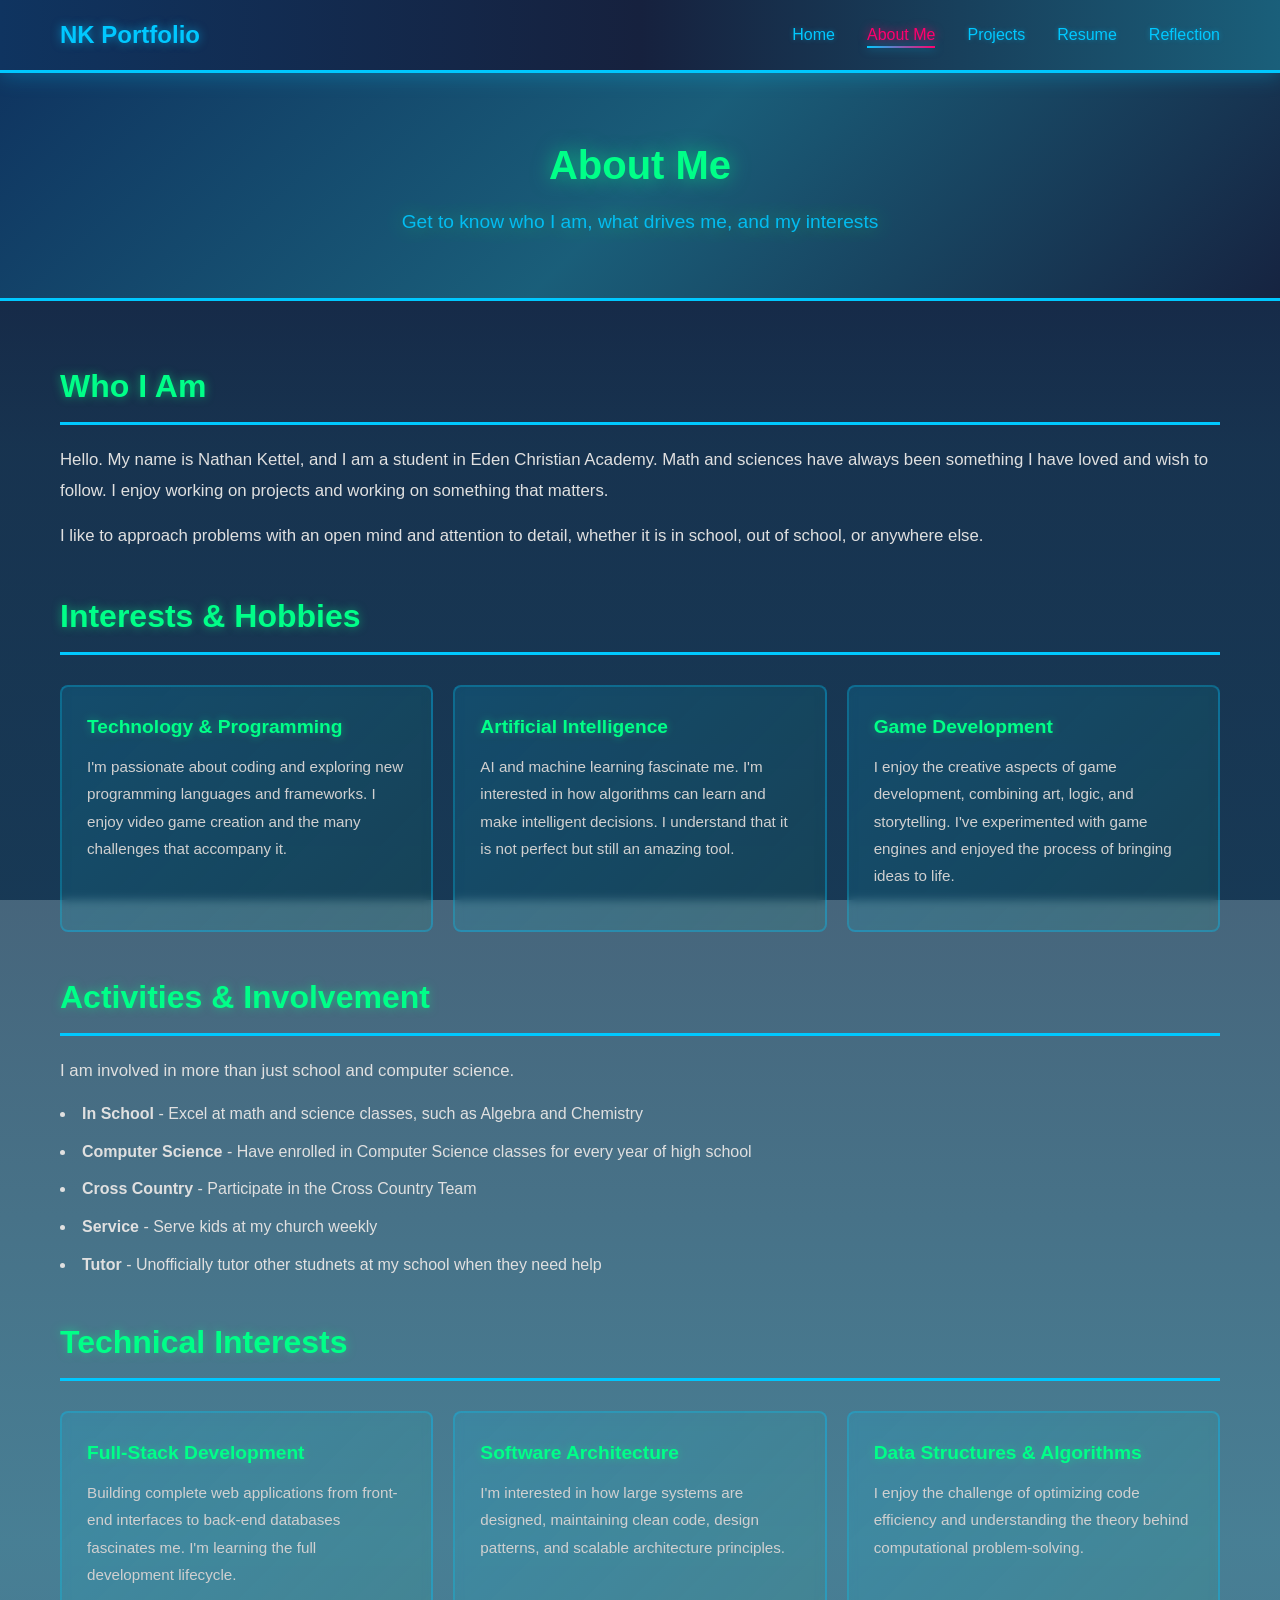
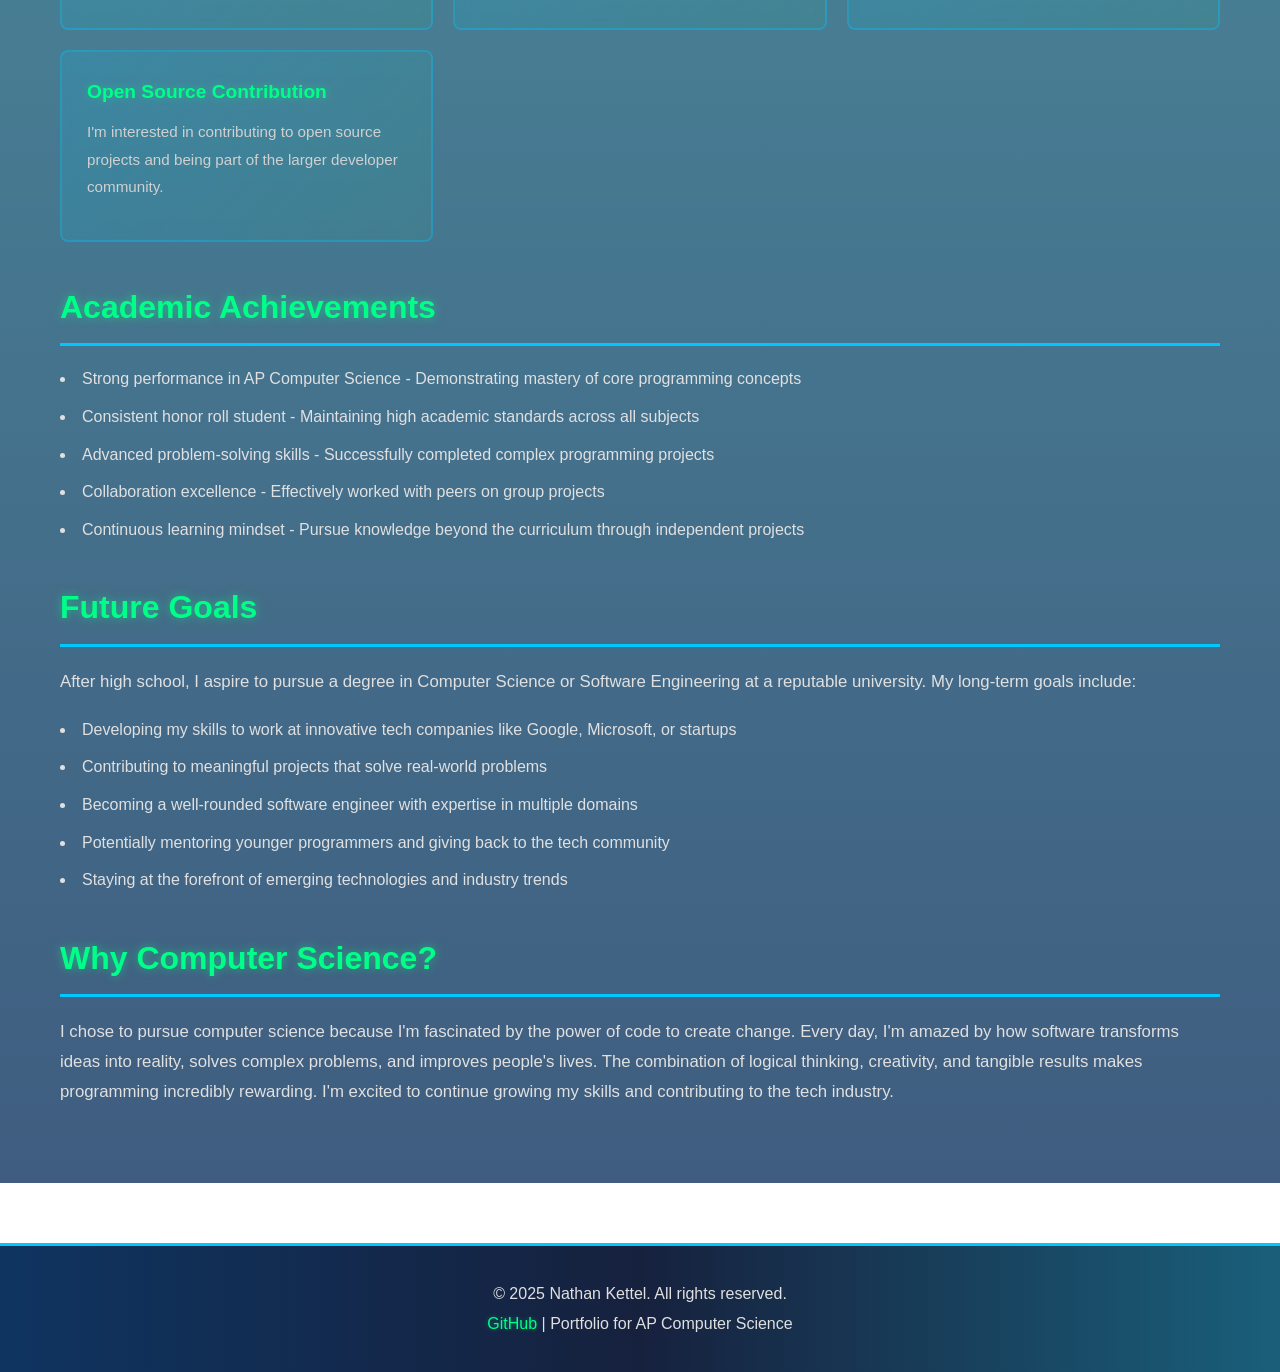
==== commit 36c7d697: "Update about.html" ====
--- a/about.html
+++ b/about.html
@@ -34,15 +34,15 @@
             <h2>Interests & Hobbies</h2>
             <div class="interests-grid">
                 <div class="interest-card">
-                    <h3>💻 Technology & Programming</h3>
+                    <h3>Technology & Programming</h3>
                     <p>I'm passionate about coding and exploring new programming languages and frameworks. I enjoy video game creation and the many challenges that accompany it.</p>
                 </div>
                 <div class="interest-card">
-                    <h3>🤖 Artificial Intelligence</h3>
+                    <h3>Artificial Intelligence</h3>
                     <p>AI and machine learning fascinate me. I'm interested in how algorithms can learn and make intelligent decisions. I understand that it is not perfect but still an amazing tool.</p>
                 </div>
                 <div class="interest-card">
-                    <h3>🎮 Game Development</h3>
+                    <h3>Game Development</h3>
                     <p>I enjoy the creative aspects of game development, combining art, logic, and storytelling. I've experimented with game engines and enjoyed the process of bringing ideas to life.</p>
                 </div>
             </div>
